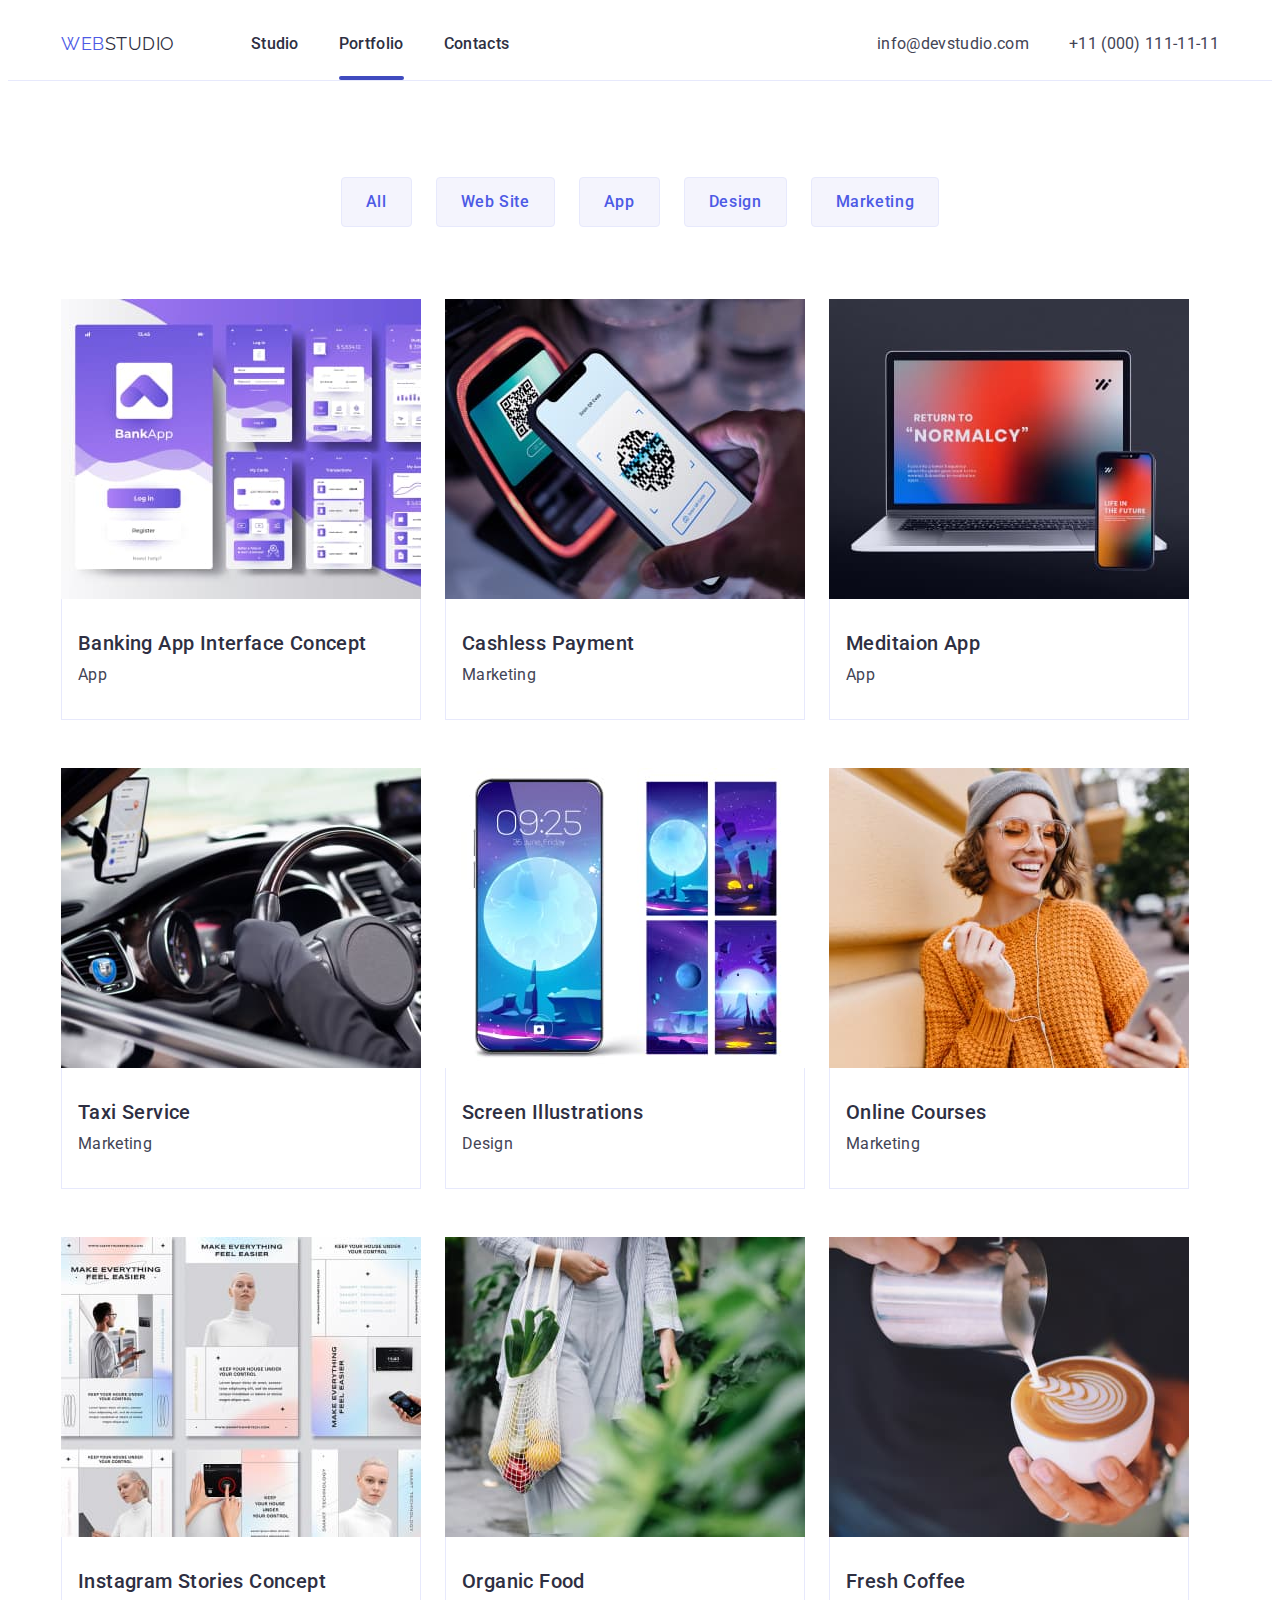
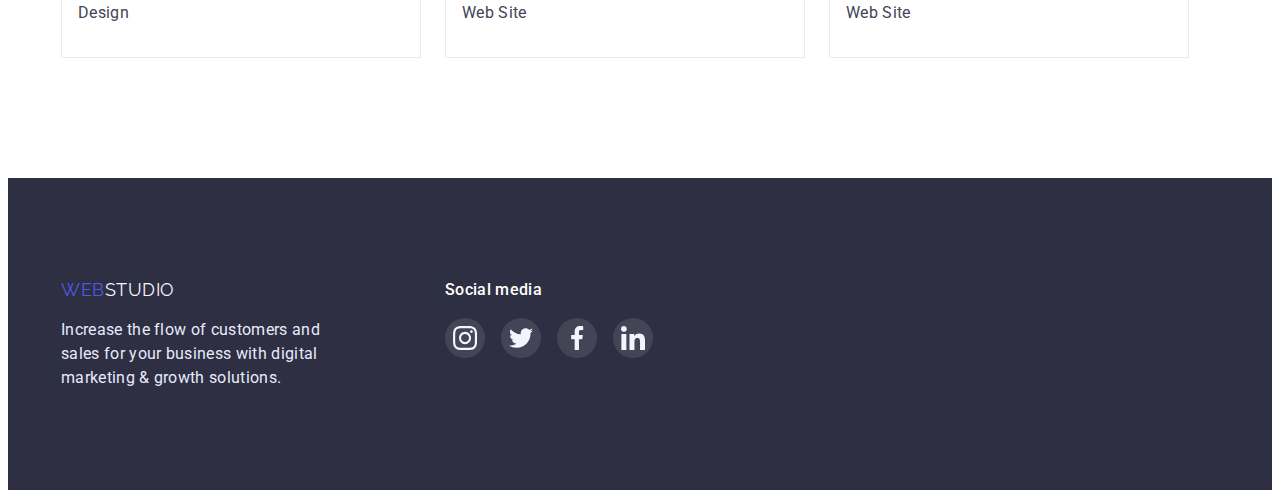
==== portfolio.html @ afef1e50 "Initial commit" ====
<!DOCTYPE html>
<html lang="en">
  <head>
    <meta charset="UTF-8" />
    <meta http-equiv="X-UA-Compatible" content="IE=edge" />
    <meta name="viewport" content="width=device-width, initial-scale=1.0" />
    <title>Portfolio</title>
    <link
      rel="stylesheet"
      href="https://cdnjs.cloudflare.com/ajax/libs/modern-normalize/1.1.0/modern-normalize.min.css"
      integrity="sha512-wpPYUAdjBVSE4KJnH1VR1HeZfpl1ub8YT/NKx4PuQ5NmX2tKuGu6U/JRp5y+Y8XG2tV+wKQpNHVUX03MfMFn9Q=="
      crossorigin="anonymous"
      referrerpolicy="no-referrer"
    />
    <link rel="preconnect" href="https://fonts.googleapis.com" />
    <link rel="preconnect" href="https://fonts.gstatic.com" crossorigin />
    <link
      href="https://fonts.googleapis.com/css2?family=Raleway:wght@800&family=Roboto:wght@400;500;700&display=swap"
      rel="stylesheet"
    />
    <link rel="stylesheet" href="./css/styles.css" />
  </head>
  <body>
    <!--=========== HEADER ==============-->
    <header class="header">
      <div class="container header-container">
        <nav class="header-navigation">
          <a href="./index.html" class="header-logo logo">
            <span>Web</span>Studio
          </a>
          <ul class="header-list list">
            <li class="header-item">
              <a href="./index.html" class="header-link link">Studio</a>
            </li>
            <li class="header-item">
              <a href="./portfolio.html" class="header-link link current"
                >Portfolio</a
              >
            </li>
            <li class="header-item">
              <a href="" class="header-link link">Contacts</a>
            </li>
          </ul>
        </nav>
        <address class="address">
          <ul class="address-list list">
            <li class="address-item">
              <a href="mailto:info@devstudio.com" class="address-link link"
                >info@devstudio.com</a
              >
            </li>
            <li class="address-item">
              <a href="tel:+110001111111" class="address-link link"
                >+11 (000) 111-11-11</a
              >
            </li>
          </ul>
        </address>
      </div>
    </header>
    <main>
      <!--====== Section FILTER and PROJECTS =======-->
      <section class="filter">
        <h1 class="visually-hidden">Project directions</h1>
        <div class="container">
          <ul class="filter-list list">
            <li class="filter-item">
              <button type="button" class="filter-btn btn">All</button>
            </li>
            <li class="filter-item">
              <button type="button" class="filter-btn btn">Web Site</button>
            </li>
            <li class="filter-item">
              <button type="button" class="filter-btn btn">App</button>
            </li>
            <li class="filter-item">
              <button type="button" class="filter-btn btn">Design</button>
            </li>
            <li class="filter-item">
              <button type="button" class="filter-btn btn">Marketing</button>
            </li>
          </ul>
          <ul class="projects-list list">
            <li class="projects-item">
              <a href="" class="projects-link link">
                <div class="projects-img-wrapper">
                  <img
                    src="./images/img4.jpg"
                    alt="Application windows"
                    width="360"
                    height="300"
                  />
                  <p class="overlay">
                    14 Stylish and User-Friendly App Design Concepts · Task
                    Manager App · Calorie Tracker App · Exotic Fruit Ecommerce
                    App · Cloud Storage App
                  </p>
                </div>
                <div class="projects-item-content">
                  <h3 class="projects-subtitle subtitle">
                    Banking App Interface Concept
                  </h3>
                  <p class="projects-text text">App</p>
                </div>
              </a>
            </li>
            <li class="projects-item">
              <a href="" class="projects-link link">
                <div class="projects-img-wrapper">
                  <img
                    src="./images/img5.jpg"
                    alt="Payment by phone"
                    width="360"
                    height="300"
                  />
                  <p class="overlay">
                    14 Stylish and User-Friendly App Design Concepts · Task
                    Manager App · Calorie Tracker App · Exotic Fruit Ecommerce
                    App · Cloud Storage App
                  </p>
                </div>
                <div class="projects-item-content">
                  <h3 class="projects-subtitle subtitle">Cashless Payment</h3>
                  <p class="projects-text text">Marketing</p>
                </div>
              </a>
            </li>
            <li class="projects-item">
              <a href="" class="projects-link link">
                <div class="projects-img-wrapper">
                  <img
                    src="./images/img6.jpg"
                    alt="Smartphone and laptop with application screen"
                    width="360"
                    height="300"
                  />
                  <p class="overlay">
                    14 Stylish and User-Friendly App Design Concepts · Task
                    Manager App · Calorie Tracker App · Exotic Fruit Ecommerce
                    App · Cloud Storage App
                  </p>
                </div>
                <div class="projects-item-content">
                  <h3 class="projects-subtitle subtitle">Meditaion App</h3>
                  <p class="projects-text text">App</p>
                </div>
              </a>
            </li>
            <li class="projects-item">
              <a href="" class="projects-link link">
                <div class="projects-img-wrapper">
                  <img
                    src="./images/img7.jpg"
                    alt="The driver is behind the wheel"
                    width="360"
                    height="300"
                  />
                  <p class="overlay">
                    14 Stylish and User-Friendly App Design Concepts · Task
                    Manager App · Calorie Tracker App · Exotic Fruit Ecommerce
                    App · Cloud Storage App
                  </p>
                </div>
                <div class="projects-item-content">
                  <h3 class="projects-subtitle subtitle">Taxi Service</h3>
                  <p class="projects-text text">Marketing</p>
                </div>
              </a>
            </li>
            <li class="projects-item">
              <a href="" class="projects-link link">
                <div class="projects-img-wrapper">
                  <img
                    src="./images/img8.jpg"
                    alt="Landscape of the moon city"
                    width="360"
                    height="300"
                  />
                  <p class="overlay">
                    14 Stylish and User-Friendly App Design Concepts · Task
                    Manager App · Calorie Tracker App · Exotic Fruit Ecommerce
                    App · Cloud Storage App
                  </p>
                </div>
                <div class="projects-item-content">
                  <h3 class="projects-subtitle subtitle">
                    Screen Illustrations
                  </h3>
                  <p class="projects-text text">Design</p>
                </div>
              </a>
            </li>
            <li class="projects-item">
              <a href="" class="projects-link link">
                <div class="projects-img-wrapper">
                  <img
                    src="./images/img9.jpg"
                    alt="Joyful girl with a phone"
                    width="360"
                    height="300"
                  />
                  <p class="overlay">
                    14 Stylish and User-Friendly App Design Concepts · Task
                    Manager App · Calorie Tracker App · Exotic Fruit Ecommerce
                    App · Cloud Storage App
                  </p>
                </div>
                <div class="projects-item-content">
                  <h3 class="projects-subtitle subtitle">Online Courses</h3>
                  <p class="projects-text text">Marketing</p>
                </div>
              </a>
            </li>
            <li class="projects-item">
              <a href="" class="projects-link link">
                <div class="projects-img-wrapper">
                  <img
                    src="./images/img10.jpg"
                    alt="Screenshots of the girl's profile"
                    width="360"
                    height="300"
                  />
                  <p class="overlay">
                    14 Stylish and User-Friendly App Design Concepts · Task
                    Manager App · Calorie Tracker App · Exotic Fruit Ecommerce
                    App · Cloud Storage App
                  </p>
                </div>
                <div class="projects-item-content">
                  <h3 class="projects-subtitle subtitle">
                    Instagram Stories Concept
                  </h3>
                  <p class="projects-text text">Design</p>
                </div>
              </a>
            </li>
            <li class="projects-item">
              <a href="" class="projects-link link">
                <div class="projects-img-wrapper">
                  <img
                    src="./images/img11.jpg"
                    alt="Products in the hands of a woman"
                    width="360"
                    height="300"
                  />
                  <p class="overlay">
                    14 Stylish and User-Friendly App Design Concepts · Task
                    Manager App · Calorie Tracker App · Exotic Fruit Ecommerce
                    App · Cloud Storage App
                  </p>
                </div>
                <div class="projects-item-content">
                  <h3 class="projects-subtitle subtitle">Organic Food</h3>
                  <p class="projects-text text">Web Site</p>
                </div>
              </a>
            </li>
            <li class="projects-item">
              <a href="" class="projects-link link">
                <div class="projects-img-wrapper">
                  <img
                    src="./images/img12.jpg"
                    alt="Coffee art from a barista"
                    width="360"
                    height="300"
                  />
                  <p class="overlay">
                    14 Stylish and User-Friendly App Design Concepts · Task
                    Manager App · Calorie Tracker App · Exotic Fruit Ecommerce
                    App · Cloud Storage App
                  </p>
                </div>
                <div class="projects-item-content">
                  <h3 class="projects-subtitle subtitle">Fresh Coffee</h3>
                  <p class="projects-text text">Web Site</p>
                </div>
              </a>
            </li>
          </ul>
        </div>
      </section>
      <!--====== Section /FILTER and PROJECTS =======-->
    </main>
    <!--================== FOOTER ========================-->
    <footer class="footer">
      <div class="container footer-container">
        <div class="footer-logo-wrap">
          <a href="./index.html" class="footer-logo logo">
            <span>Web</span>Studio
          </a>
          <p class="footer-text text">
            Increase the flow of customers and sales for your business with
            digital marketing & growth solutions.
          </p>
        </div>
        <div class="footer-social">
          <p class="footer-social-text text">Social media</p>
          <ul class="footer-social-list list">
            <li class="footer-social-item">
              <a href="" class="footer-social-link link">
                <svg class="footer-social-icon" width="24" height="24">
                  <use href="./images/icons.svg#icon-instagram"></use>
                </svg>
              </a>
            </li>
            <li class="footer-social-item">
              <a href="" class="footer-social-link link">
                <svg class="footer-social-icon" width="24" height="24">
                  <use href="./images/icons.svg#icon-twitter"></use>
                </svg>
              </a>
            </li>
            <li class="footer-social-item">
              <a href="" class="footer-social-link link">
                <svg class="footer-social-icon" width="24" height="24">
                  <use href="./images/icons.svg#icon-facebook"></use>
                </svg>
              </a>
            </li>
            <li class="footer-social-item">
              <a href="" class="footer-social-link link">
                <svg class="footer-social-icon" width="24" height="24">
                  <use href="./images/icons.svg#icon-linkedin"></use>
                </svg>
              </a>
            </li>
          </ul>
        </div>
      </div>
    </footer>
  </body>
</html>
---- css/styles.css ----
:root {
  --secondary-font: 'Raleway', sans-serif;
  --subtitle-color: #2e2f42;
  --background-color: #2e2f42;
  --main-text-color: #434455;
  --logo-span-color: #4d5ae5;
  --link-hover-color: #404bbf;
  --header-paddig-link: 24px 0;
  --transition-dur-and-func: 250ms cubic-bezier(0.4, 0, 0.2, 1);
}
h1,
h2,
h3,
h4,
h5,
h6,
p {
  margin: 0;
}
body {
  font-family: 'Roboto', sans-serif;
  color: #2e2f42;
  background-color: #ffffff;
}
ul {
  margin: 0;
  padding: 0;
}
img {
  display: block;
  max-width: 100%;
  height: auto;
}
.btn {
  font-family: inherit;
  font-weight: 500;
  font-size: 16px;
  line-height: 1.5;
  display: flex;
  align-items: center;
  text-align: center;
  letter-spacing: 0.04em;
  border: none;
}
.container {
  max-width: 1158px;
  margin: 0 auto;
  padding: 0 15px;
  /* outline: 1px solid green; */
}
.logo {
  font-family: var(--secondary-font);
  font-size: 18px;
  line-height: 1.33;
  display: flex;
  align-items: center;
  letter-spacing: 0.03em;
  text-transform: uppercase;
  text-decoration: none;
}
.list {
  list-style: none;
}
.link {
  text-decoration: none;
}
.text {
  font-size: 16px;
  line-height: 1.5;
  letter-spacing: 0.02em;
}
.title {
  font-size: 36px;
  line-height: 1.11;
  letter-spacing: 0.02em;
  text-transform: capitalize;
  text-align: center;
}
.subtitle {
  font-weight: 500;
  font-size: 20px;
  line-height: 1.2;
  letter-spacing: 0.02em;
}
.visually-hidden {
  position: absolute;
  width: 1px;
  height: 1px;
  margin: -1px;
  border: 0;
  padding: 0;
  white-space: nowrap;
  clip-path: inset(100%);
  clip: rect(0 0 0 0);
  overflow: hidden;
}
/* =========== HEADER =========== */
header {
  border-bottom: 1px solid #e7e9fc;
}
.header-container {
  display: flex;
  align-items: center;
  flex-wrap: wrap;
}
.header-navigation {
  display: flex;
  align-items: center;
  position: relative;
}
.header-logo {
  color: #2e2f42;
  margin-right: 76px;
  padding: var(--header-paddig-link);
}
.header-logo span {
  color: var(--logo-span-color);
}
.header-list {
  display: flex;
  gap: 40px;
}
/* .header-item {
} */
.header-link {
  position: relative;
  font-weight: 500;
  font-size: 16px;
  line-height: 1.5;
  letter-spacing: 0.02em;
  color: #2e2f42;
  padding: var(--header-paddig-link);
  transition: color var(--transition-dur-and-func);
}
.header-link:hover,
.header-link:focus {
  color: var(--link-hover-color);
}
.current::after {
  content: '';
  display: block;
  position: absolute;
  width: 100%;
  height: 4px;
  background: #404bbf;
  border-radius: 2px;
  bottom: -3px;
  left: 0;
}
.address {
  margin-left: auto;
}
.address-list {
  display: flex;
  gap: 40px;
  margin-left: auto;
}
/* .address-item {
} */
.address-link {
  font-style: normal;
  font-size: 16px;
  line-height: 1.5;
  letter-spacing: 0.02em;
  color: #434455;
  padding: var(--header-paddig-link);
  transition: color var(--transition-dur-and-func);
}
.address-link:hover,
.address-link:focus {
  color: var(--link-hover-color);
}
/* ============ HERO ============ */
.hero {
  text-align: center;
  padding: 188px 0;
  background-color: var(--background-color);
  max-width: 1440px;
  margin: 0 auto;
  background-image: linear-gradient(
      rgba(46, 47, 66, 0.7),
      rgba(46, 47, 66, 0.7)
    ),
    url(../images/people-office.jpg);
  background-repeat: no-repeat;
  background-position: center;
}
.hero-title {
  text-align: center;
  font-size: 56px;
  line-height: 1.07;
  letter-spacing: 0.02em;
  color: #ffffff;
  max-width: 496px;
  margin: 0 auto;
}
.hero-btn {
  color: #ffffff;
  background: #4d5ae5;
  box-shadow: 0px 4px 4px rgba(0, 0, 0, 0.15);
  border-radius: 4px;
  padding: 16px 32px;
  margin: 48px auto 0;
  transition: background-color var(--transition-dur-and-func);
}
.hero-btn:hover,
.hero-btn:focus {
  background-color: var(--link-hover-color);
  cursor: pointer;
}
/* ========= ADVANTAGES ============= */
.advantages {
  padding: 120px 0;
}
.advantages-list {
  display: flex;
  gap: 24px;
}
/* .advantages-item {
} */
.advantages-thumb {
  display: inline-flex;
  align-items: center;
  justify-content: center;
  width: 264px;
  height: 112px;
  background-color: #f4f4fd;
  border-radius: 4px;
  margin-bottom: 8px;
}
.advantages-subtitle {
  color: var(--subtitle-color);
  margin-bottom: 8px;
}
.advantages-text {
  color: var(--main-text-color);
}
/* ========== DOING ============= */
.doing {
  padding-bottom: 120px;
}
.doing-title {
  color: #2e2f42;
  margin-bottom: 72px;
}
.doing-list {
  display: flex;
  gap: 24px;
  flex-wrap: wrap;
}
.doing-item {
  width: calc((100% - gap * 2) / 3);
}
/* ============ TEAM =========== */
.team {
  background: #f4f4fd;
  padding: 120px 0;
}
.team-title {
  margin-bottom: 72px;
}
.team-list {
  display: flex;
  gap: 24px;
  flex-wrap: wrap;
}
.team-item {
  width: calc((100% - gap * 3) / 4);
}
.team-content {
  padding: 32px 16px;
  background-color: #ffffff;
  box-shadow: 0px 1px 6px rgba(46, 47, 66, 0.08),
    0px 1px 1px rgba(46, 47, 66, 0.16), 0px 2px 1px rgba(46, 47, 66, 0.08);
  border-radius: 0px 0px 4px 4px;
}
.team-subtitle {
  text-align: center;
  color: var(--subtitle-color);
  margin-bottom: 8px;
}
.team-text {
  text-align: center;
  color: var(--main-text-color);
  margin-bottom: 8px;
}
.team-social-list {
  display: flex;
  justify-content: center;
  gap: 24px;
}
.team-social-item {
  width: 40px;
  height: 40px;
}
.team-social-link {
  display: flex;
  justify-content: center;
  align-items: center;
  width: 100%;
  height: 100%;
  border-radius: 50%;
  background-color: #4d5ae5;
  transition: background-color var(--transition-dur-and-func);
}
.team-social-link:hover,
.team-social-link:focus {
  background-color: var(--link-hover-color);
}
.team-social-icon {
  fill: #f4f4fd;
}
/* ========= COSTUMERS ======== */
.costumes {
  padding-top: 130px;
  padding-bottom: 120px;
}
.costumers-title {
  margin-bottom: 72px;
}
.costumers-list {
  display: flex;
  gap: 24px;
  flex-wrap: wrap;
}
/* .costumers-item {
} */
.costumer-link {
  color: #8e8f99;
  display: inline-flex;
  align-items: center;
  justify-content: center;
  width: 168px;
  height: 88px;
  border: 1px solid #8e8f99;
  border-radius: 4px;
  transition: color var(--transition-dur-and-func),
    border var(--transition-dur-and-func);
}
.costumer-link:hover,
.costumer-link:focus {
  color: var(--link-hover-color);
  border: 1px solid var(--link-hover-color);
}
.costumers-icon {
  fill: currentColor;
}

/* ===== Portfolio: FILTER and PROJECTS ===== */

.filter {
  padding-top: 96px;
  padding-bottom: 120px;
}
.filter-list {
  display: flex;
  gap: 24px;
  margin-bottom: 72px;
  justify-content: center;
  flex-wrap: wrap;
}
/* .filter-item {
} */
.filter-btn {
  color: #4d5ae5;
  background-color: #f4f4fd;
  border: 1px solid #e7e9fc;
  border-radius: 4px;
  padding: 12px 24px;
  transition: color var(--transition-dur-and-func),
    background-color var(--transition-dur-and-func),
    border var(--transition-dur-and-func),
    box-shadow var(--transition-dur-and-func);
}
.filter-btn:hover,
.filter-btn:focus {
  color: #ffffff;
  background-color: var(--link-hover-color);
  cursor: pointer;
  border: 1px solid #404bbf;
  border-radius: 4px;
  box-shadow: 0px 3px 1px rgba(0, 0, 0, 0.1), 0px 2px 1px rgba(0, 0, 0, 0.08),
    0px 2px 2px rgba(0, 0, 0, 0.12);
  border-radius: 4px;
}
.projects-list {
  display: flex;
  row-gap: 48px;
  column-gap: 24px;
  flex-wrap: wrap;
}
.projects-item {
  width: calc((100% - column-gap * 3) / 4);
}
.projects-link {
  transition: box-shadow var(--transition-dur-and-func);
  display: block;
}
.projects-link:hover,
.projects-link:focus {
  display: block;
  box-shadow: 0px 1px 6px rgba(46, 47, 66, 0.08),
    0px 1px 1px rgba(46, 47, 66, 0.16), 0px 2px 1px rgba(46, 47, 66, 0.08);
}
.projects-item-content {
  padding: 32px 16px;
  background-color: #ffffff;
  border: 1px solid #e7e9fc;
  border-top: 0;
}
.projects-subtitle {
  color: var(--subtitle-color);
  margin-bottom: 8px;
}
.projects-text {
  color: var(--main-text-color);
}
.projects-img-wrapper {
  position: relative;
  overflow: hidden;
}
.overlay {
  position: absolute;
  left: 0;
  top: 0;
  width: 100%;
  height: 100%;
  overflow: auto;
  transform: translate(0, 100%);
  transition: transform var(--transition-dur-and-func);
  font-size: 16px;
  line-height: 1.5;
  letter-spacing: 0.02em;
  color: #f4f4fd;
  padding: 40px 32px 0;
  background-color: #4d5ae5;
}
.projects-link:hover .overlay,
.projects-link:focus .overlay {
  transform: translate(0, 0);
}

/* ======== FOOTER ========*/
.footer {
  background-color: var(--background-color);
  padding: 100px 0;
  /* max-width: 1440px; */
  margin: 0 auto;
}
.footer-container {
  display: flex;
  align-items: centre;
  gap: 120px;
}
.footer-logo {
  color: #f4f4fd;
  margin-bottom: 16px;
}
.footer-logo span {
  color: var(--logo-span-color);
}
.footer-text {
  color: #e7e9fc;
  max-width: 264px;
}
/* .footer-social {
} */
.footer-social-text {
  font-weight: 500;
  color: #ffffff;
  margin-bottom: 16px;
}
.footer-social-list {
  display: flex;
  justify-content: center;
  gap: 16px;
}
.footer-social-item {
  width: 40px;
  height: 40px;
}
.footer-social-link {
  display: flex;
  justify-content: center;
  align-items: center;
  width: 100%;
  height: 100%;
  border-radius: 50%;
  background-color: rgba(255, 255, 255, 0.1);
  transition: background-color var(--transition-dur-and-func);
}
.footer-social-link:hover,
.footer-social-link:focus {
  background-color: #31d0aa;
}
.footer-social-icon {
  fill: #f4f4fd;
}
/*======= MODAL WINDOW ========*/
.backdrop {
  position: fixed;
  z-index: 100;
  top: 0;
  left: 0;
  width: 100%;
  height: 100%;
  background-color: rgba(46, 47, 66, 0.4);
  transition: opacity var(--transition-dur-and-func),
    visibility var(--transition-dur-and-func);
}
.backdrop.is-hidden {
  opacity: 0;
  visibility: hidden;
  pointer-events: none;
}
.modal {
  position: absolute;
  top: 50%;
  left: 50%;
  transform: translate(-50%, -50%);
  width: 408px;
  height: 576px;
  background-color: #fcfcfc;
  box-shadow: 0px 1px 1px rgba(0, 0, 0, 0.14), 0px 1px 3px rgba(0, 0, 0, 0.12),
    0px 2px 1px rgba(0, 0, 0, 0.2);
  border-radius: 4px;
}
.modal-close-btn {
  position: absolute;
  top: 24px;
  right: 24px;
  display: flex;
  justify-content: center;
  align-items: center;
  width: 24px;
  height: 24px;
  border-radius: 50%;
  background-color: #e7e9fc;
  border: 1px solid rgba(0, 0, 0, 0.1);
  padding: 0;
  cursor: pointer;
  transition: fill var(--transition-dur-and-func),
    background-color var(--transition-dur-and-func),
    border var(--transition-dur-and-func);
}
.modal-close-btn:hover,
.modal-close-btn:focus {
  fill: #ffffff;
  background-color: #404bbf;
  border: none;
}
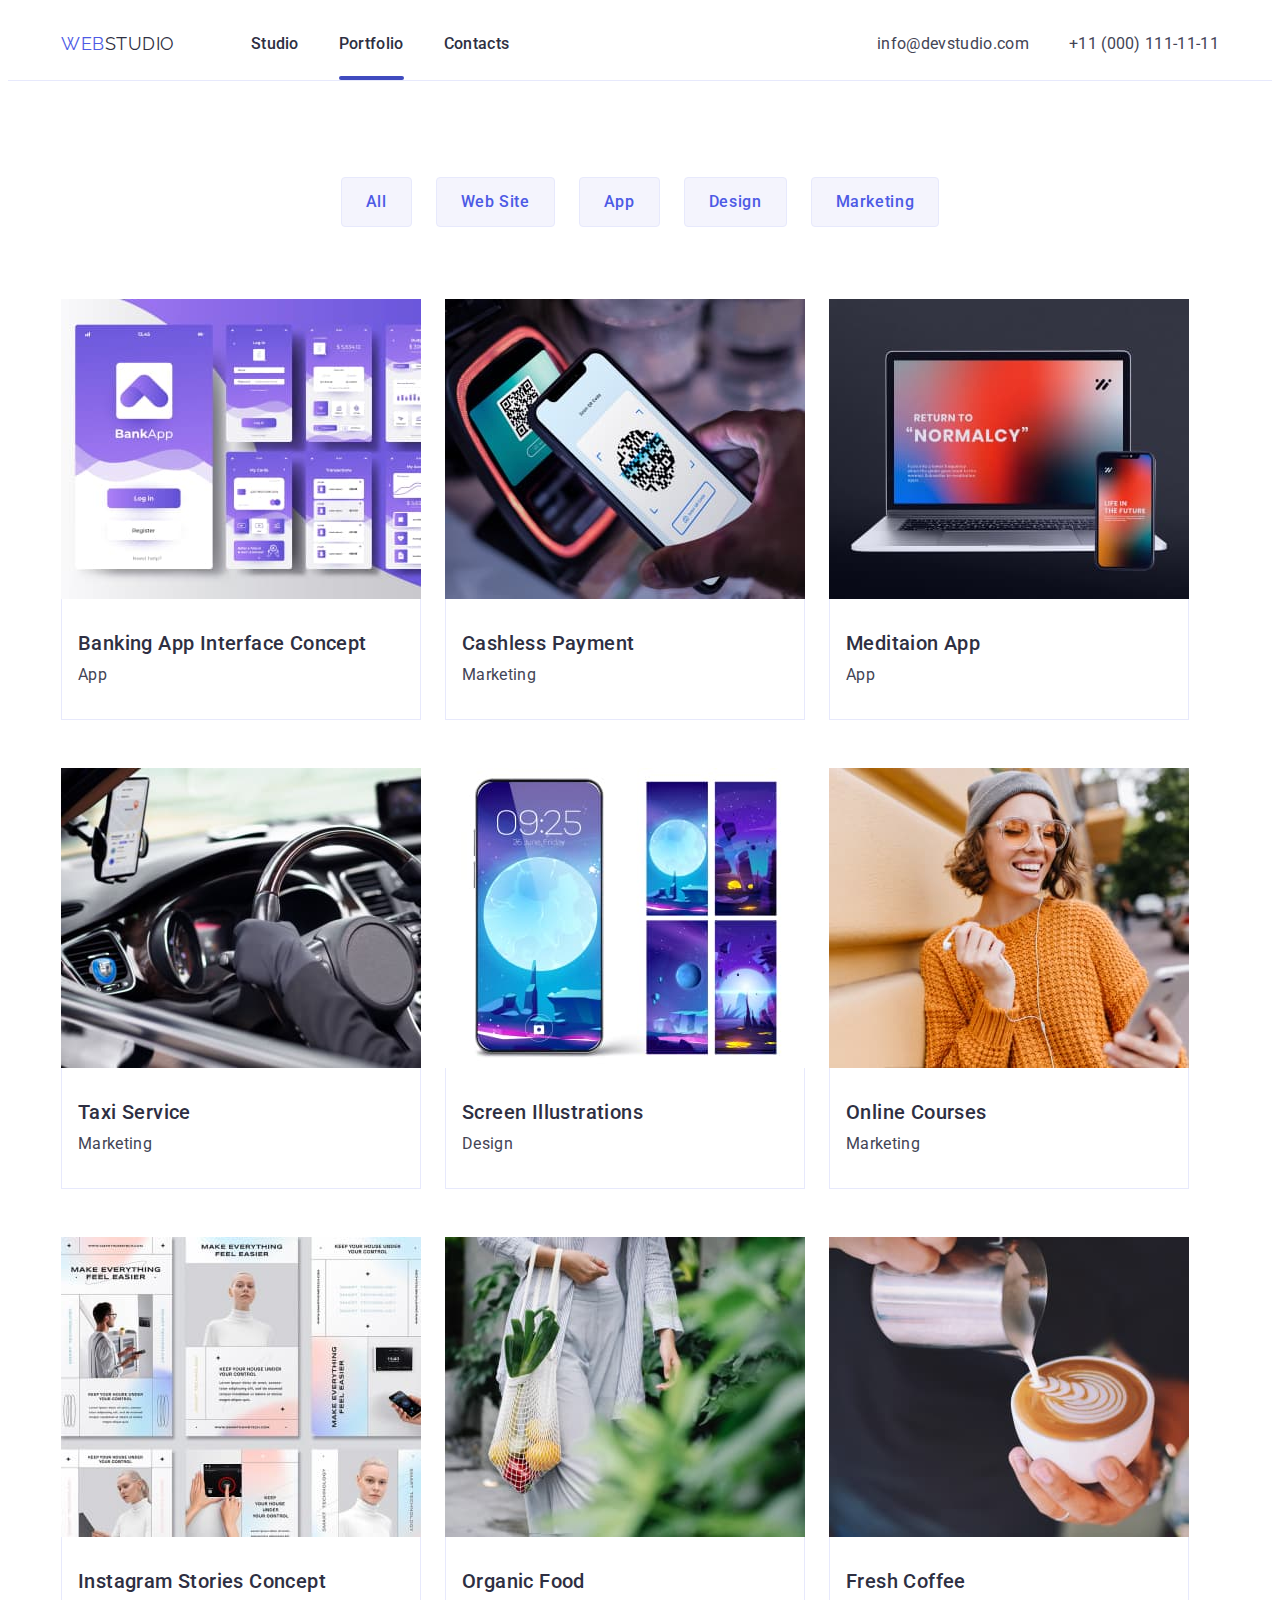
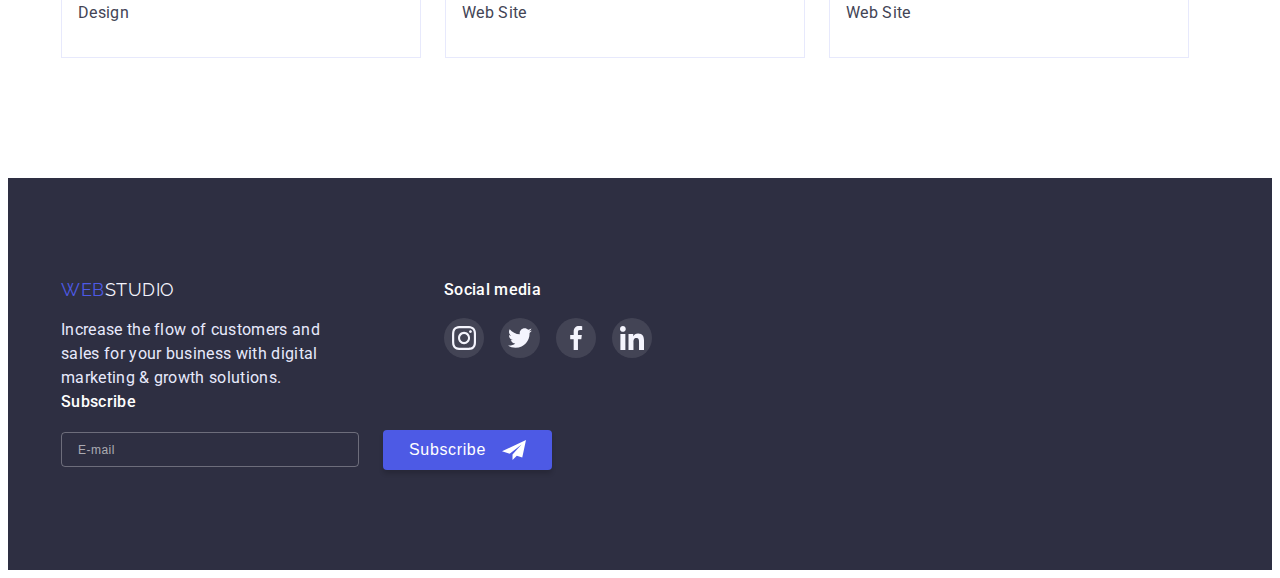
==== commit 183c4cff: "Added footer form" ====
--- a/portfolio.html
+++ b/portfolio.html
@@ -326,6 +326,26 @@
             </li>
           </ul>
         </div>
+        <div class="footer-form-container">
+          <p class="footer-form-text text">Subscribe</p>
+          <form class="footer-form">
+            <label>
+              <input
+                type="email"
+                name="user-email"
+                class="footer-modal-form-input"
+                required
+                placeholder="E-mail"
+              />
+            </label>
+            <button type="submit" class="footer-modal-form-submit">
+              <span class="footer-modal-form-submit-text">Subscribe</span>
+              <svg class="footer-modal-form-submit-icon" width="24" height="24">
+                <use href="./images/icons.svg#icon-footer-subscribe"></use>
+              </svg>
+            </button>
+          </form>
+        </div>
       </div>
     </footer>
   </body>
--- a/css/styles.css
+++ b/css/styles.css
@@ -46,7 +46,6 @@
   max-width: 1158px;
   margin: 0 auto;
   padding: 0 15px;
-  /* outline: 1px solid green; */
 }
 .logo {
   font-family: var(--secondary-font);
@@ -170,6 +169,7 @@
 .address-link:focus {
   color: var(--link-hover-color);
 }
+/* =========== /HEADER =========== */
 /* ============ HERO ============ */
 .hero {
   text-align: center;
@@ -196,7 +196,7 @@
 }
 .hero-btn {
   color: #ffffff;
-  background: #4d5ae5;
+  background-color: #4d5ae5;
   box-shadow: 0px 4px 4px rgba(0, 0, 0, 0.15);
   border-radius: 4px;
   padding: 16px 32px;
@@ -208,6 +208,7 @@
   background-color: var(--link-hover-color);
   cursor: pointer;
 }
+/* ============ /HERO ============ */
 /* ========= ADVANTAGES ============= */
 .advantages {
   padding: 120px 0;
@@ -235,7 +236,8 @@
 .advantages-text {
   color: var(--main-text-color);
 }
-/* ========== DOING ============= */
+/* =========== /ADVANTAGES ============== */
+/* ============== DOING ================== */
 .doing {
   padding-bottom: 120px;
 }
@@ -251,7 +253,8 @@
 .doing-item {
   width: calc((100% - gap * 2) / 3);
 }
-/* ============ TEAM =========== */
+/* ============== /DOING ================== */
+/* ================= TEAM ================= */
 .team {
   background: #f4f4fd;
   padding: 120px 0;
@@ -310,7 +313,8 @@
 .team-social-icon {
   fill: #f4f4fd;
 }
-/* ========= COSTUMERS ======== */
+/* =============== /TEAM ================ */
+/* ============== COSTUMERS =============== */
 .costumes {
   padding-top: 130px;
   padding-bottom: 120px;
@@ -345,9 +349,8 @@
 .costumers-icon {
   fill: currentColor;
 }
-
-/* ===== Portfolio: FILTER and PROJECTS ===== */
-
+/* ============== /COSTUMERS =============== */
+/* ====== Portfolio: FILTER and PROJECTS ====== */
 .filter {
   padding-top: 96px;
   padding-bottom: 120px;
@@ -439,8 +442,8 @@
 .projects-link:focus .overlay {
   transform: translate(0, 0);
 }
-
-/* ======== FOOTER ========*/
+/* ====== /Portfolio: FILTER and PROJECTS ====== */
+/* =============== FOOTER ==============*/
 .footer {
   background-color: var(--background-color);
   padding: 100px 0;
@@ -450,7 +453,10 @@
 .footer-container {
   display: flex;
   align-items: centre;
-  gap: 120px;
+  flex-wrap: wrap;
+}
+.footer-logo-wrap {
+  margin-right: 119px;
 }
 .footer-logo {
   color: #f4f4fd;
@@ -461,10 +467,11 @@
 }
 .footer-text {
   color: #e7e9fc;
-  max-width: 264px;
-}
-/* .footer-social {
-} */
+  width: 264px;
+}
+.footer-social {
+  margin-right: 80px;
+}
 .footer-social-text {
   font-weight: 500;
   color: #ffffff;
@@ -496,7 +503,67 @@
 .footer-social-icon {
   fill: #f4f4fd;
 }
-/*======= MODAL WINDOW ========*/
+.footer-form {
+  display: flex;
+  justify-content: center;
+  align-items: center;
+  gap: 24px;
+}
+.footer-form-text {
+  font-weight: 500;
+  color: #ffffff;
+  margin-bottom: 16px;
+}
+.footer-modal-form-input {
+  color: #ffffff;
+  background-color: inherit;
+  width: 264px;
+  border: 1px solid rgba(255, 255, 255, 0.3);
+  border-radius: 4px;
+  padding: 9px 16px;
+  transition: border-color var(--transition-dur-and-func);
+}
+.footer-modal-form-input::placeholder {
+  font-size: 12px;
+  line-height: 2;
+  letter-spacing: 0.04em;
+  color: rgba(255, 255, 255, 0.6);
+}
+.footer-modal-form-input:focus {
+  outline: none;
+  border-color: #4d5ae5;
+}
+.footer-modal-form-submit {
+  display: flex;
+  justify-content: center;
+  align-items: center;
+  min-width: 169px;
+  align-self: center;
+  padding: 8px 24px;
+  background-color: #4d5ae5;
+  border: none;
+  box-shadow: 0px 4px 4px rgba(0, 0, 0, 0.15);
+  border-radius: 4px;
+  transition: background-color var(--transition-dur-and-func);
+}
+.footer-modal-form-submit:hover,
+.footer-modal-form-submit:focus {
+  background-color: var(--link-hover-color);
+  cursor: pointer;
+}
+.footer-modal-form-submit-text {
+  font-weight: 500;
+  font-size: 16px;
+  line-height: 1.15;
+  letter-spacing: 0.04em;
+  color: #ffffff;
+  margin-right: 16px;
+}
+.footer-modal-form-submit-icon {
+  fill: #ffffff;
+}
+/* =============== /FOOTER ==============*/
+/*============= MODAL WINDOW =============*/
 .backdrop {
   position: fixed;
   z-index: 100;
@@ -524,6 +591,7 @@
   box-shadow: 0px 1px 1px rgba(0, 0, 0, 0.14), 0px 1px 3px rgba(0, 0, 0, 0.12),
     0px 2px 1px rgba(0, 0, 0, 0.2);
   border-radius: 4px;
+  padding: 0 24px;
 }
 .modal-close-btn {
   position: absolute;
@@ -549,3 +617,124 @@
   background-color: #404bbf;
   border: none;
 }
+.modal-text {
+  font-weight: 500;
+  color: #2e2f42;
+  text-align: center;
+  margin: 72px 0 16px;
+}
+/*============= /MODAL WINDOW =============*/
+/*=============== MODAL FORM ================*/
+.modal-form {
+  display: flex;
+  flex-direction: column;
+}
+.label-form-field {
+  margin-bottom: 8px;
+}
+.modal-form-input-desc {
+  display: block;
+  margin-bottom: 4px;
+  font-size: 12px;
+  line-height: 1.17;
+  letter-spacing: 0.04em;
+  color: #8e8f99;
+}
+.modal-form-input-wrapper {
+  display: block;
+  position: relative;
+}
+.modal-form-input {
+  width: 100%;
+  height: 40px;
+  border: 1px solid rgba(33, 33, 33, 0.2);
+  border-radius: 4px;
+  padding-left: 38px;
+  transition: border-color var(--transition-dur-and-func);
+}
+.modal-form-input:focus {
+  outline: none;
+  border-color: #4d5ae5;
+}
+.modal-form-input-icon {
+  position: absolute;
+  top: 50%;
+  left: 19px;
+  transform: translate(0, -50%);
+  fill: #2e2f42;
+  transition: fill var(--transition-dur-and-func);
+}
+.modal-form-input:focus + .modal-form-input-icon {
+  fill: #4d5ae5;
+}
+.modal-form-message {
+  width: 100%;
+  height: 120px;
+  padding: 8px 16px;
+  resize: none;
+  border: 1px solid rgba(33, 33, 33, 0.2);
+  border-radius: 4px;
+  transition: border-color var(--transition-dur-and-func);
+}
+.modal-form-message::placeholder {
+  font-size: 12px;
+  line-height: 1.17;
+  letter-spacing: 0.04em;
+  color: rgba(117, 117, 117, 0.5);
+}
+.modal-form-message:focus {
+  outline: none;
+  border-color: #4d5ae5;
+}
+.modal-form-check-desc {
+  display: flex;
+  align-items: center;
+  margin-bottom: 24px;
+  font-size: 12px;
+  line-height: 1.17;
+  letter-spacing: 0.04em;
+  color: #757575;
+}
+.modal-form-check-desc::before {
+  content: '';
+  display: block;
+  width: 16px;
+  height: 16px;
+  border: 1.25px solid #2e2f42;
+  border-radius: 2px;
+  cursor: pointer;
+  margin-right: 8px;
+}
+.modal-form-check:checked + .modal-form-check-desc::before {
+  background-color: #404bbf;
+  background-image: url(../images/form-check-mark.svg);
+  fill: #f4f4fd;
+  background-repeat: no-repeat;
+  background-position: center;
+  border: none;
+}
+.modal-form-check:focus + .modal-form-check-desc::before {
+  outline: 1.25px solid #404bbf;
+  border-radius: 2px;
+}
+.modal-form-submit {
+  min-width: 169px;
+  align-self: center;
+  padding: 16px 32px;
+  font-weight: 500;
+  font-size: 16px;
+  line-height: 1.15;
+  letter-spacing: 0.04em;
+  color: #ffffff;
+  background-color: #4d5ae5;
+  border: none;
+  box-shadow: 0px 4px 4px rgba(0, 0, 0, 0.15);
+  border-radius: 4px;
+  transition: background-color var(--transition-dur-and-func);
+}
+.modal-form-submit:hover,
+.modal-form-submit:focus {
+  background-color: var(--link-hover-color);
+  cursor: pointer;
+}
+/*=============== /MODAL FORM ================*/
